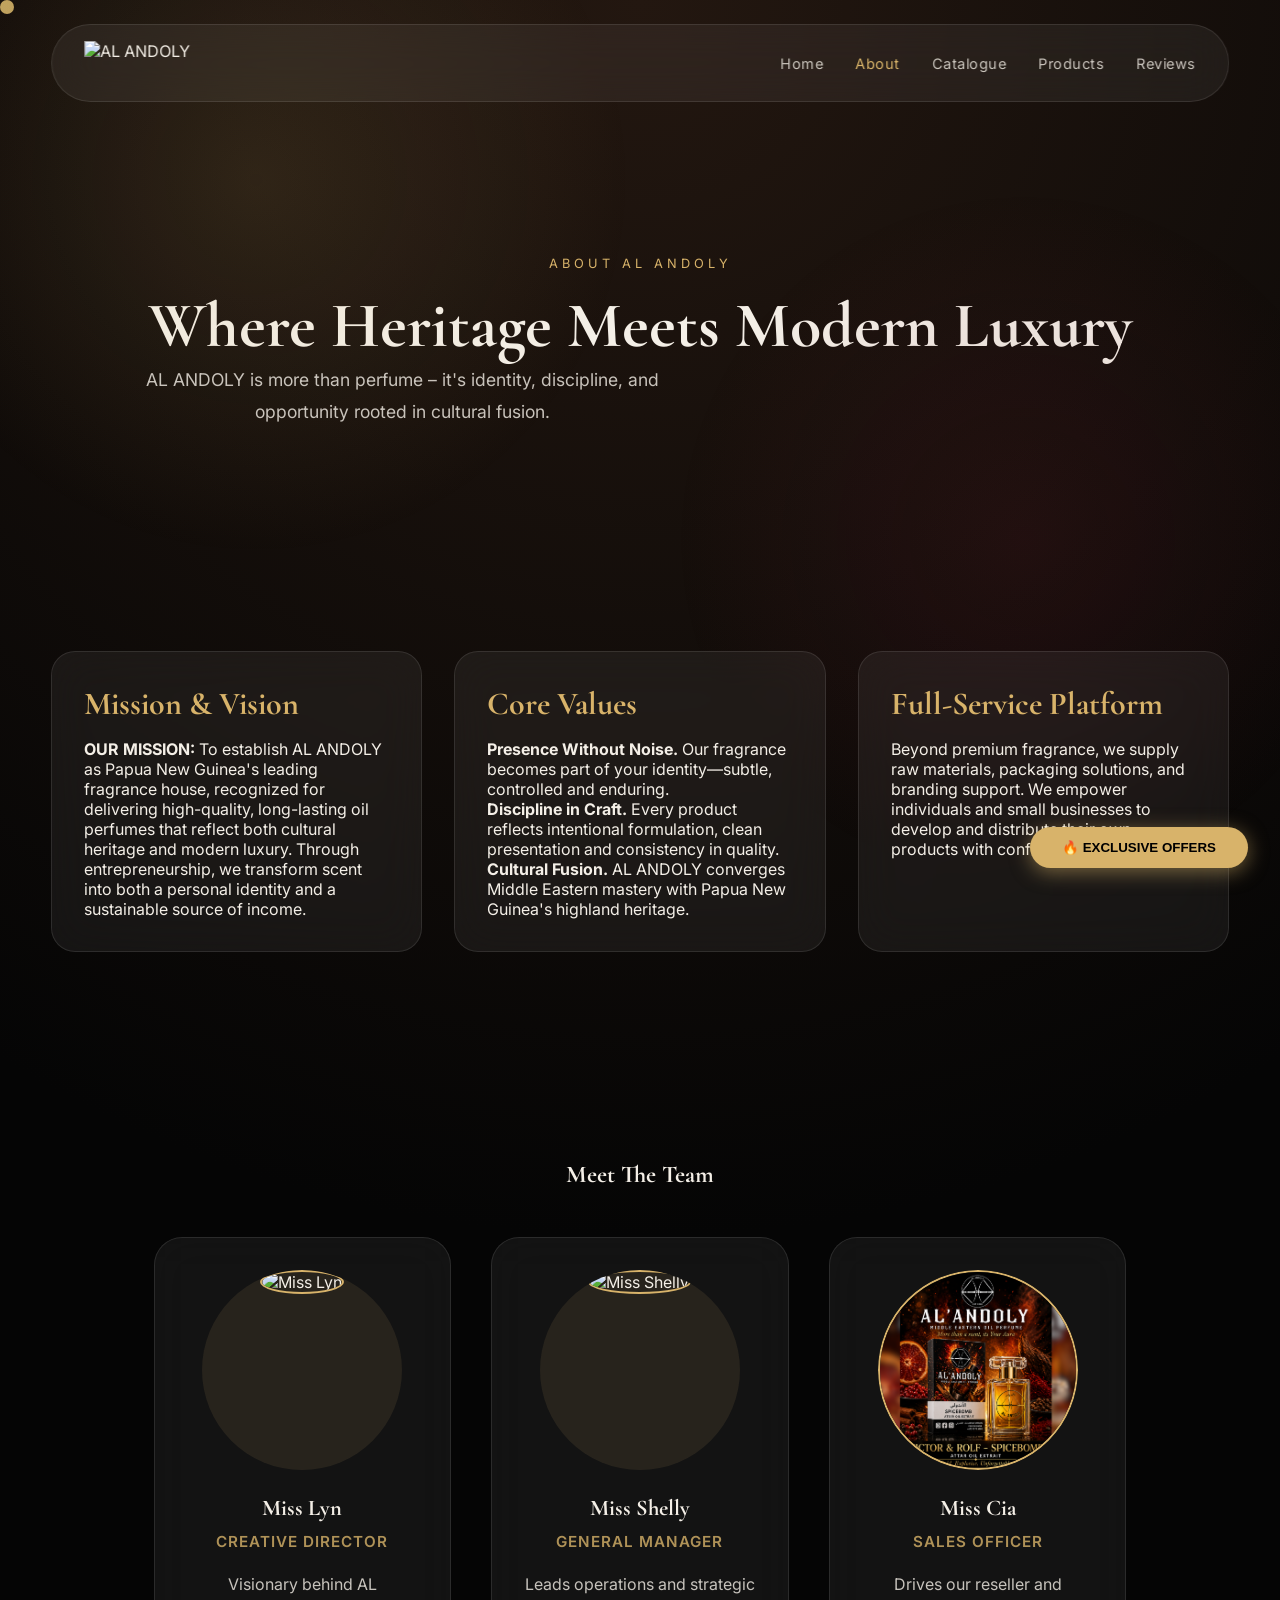
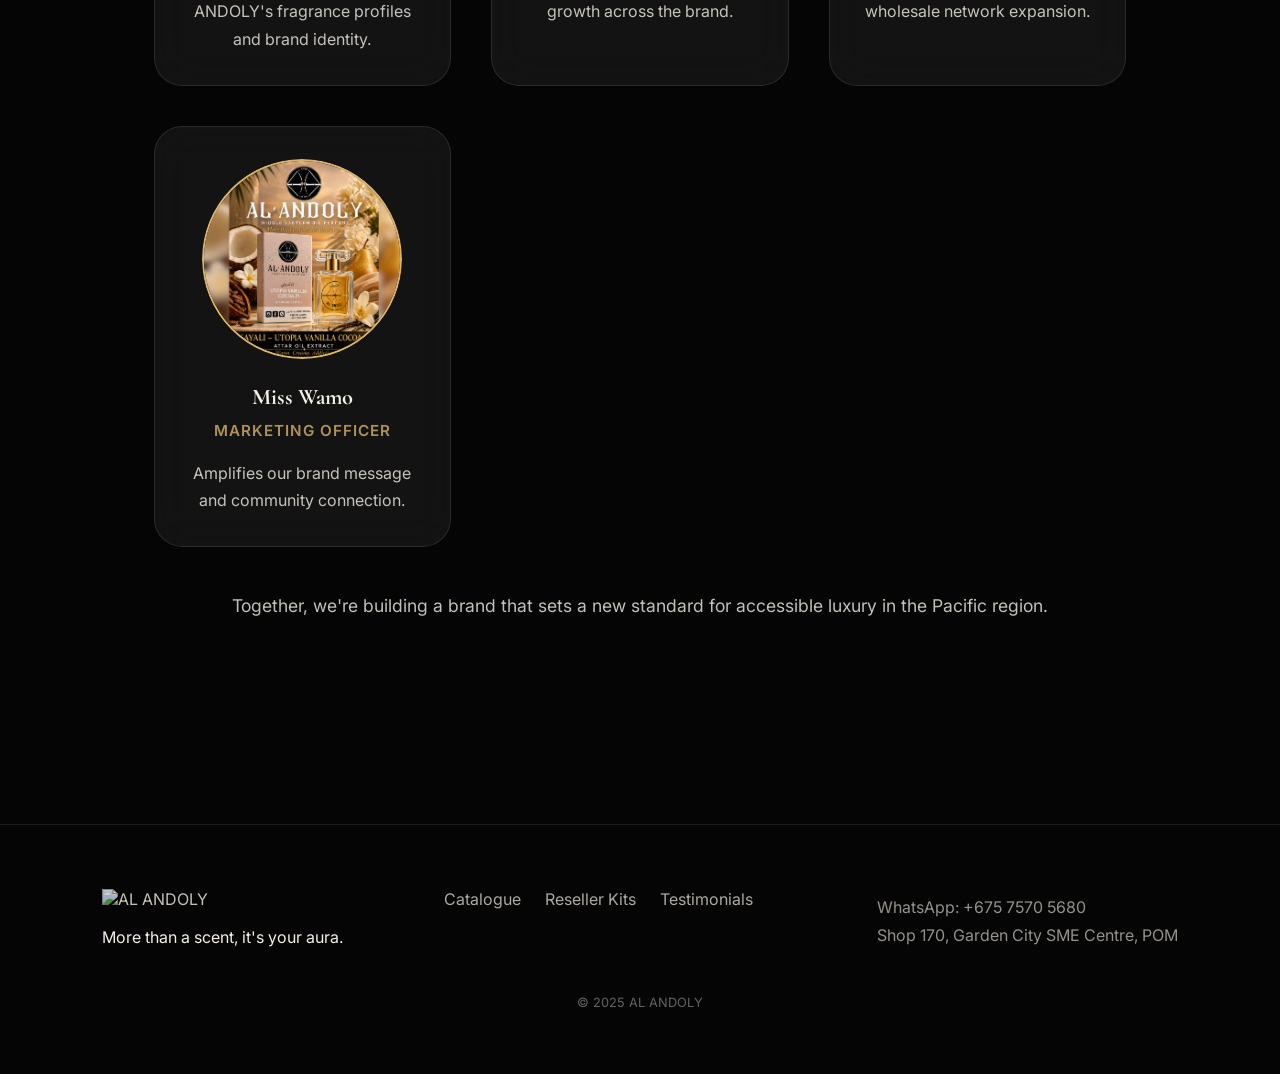
==== about.html @ 58c6578e "Initial Webpage upload" ====
<!DOCTYPE html>
<html lang="en">
<head>
  <meta charset="UTF-8" />
  <meta name="viewport" content="width=device-width, initial-scale=1.0" />
  <title>About AL ANDOLY | Heritage & Luxury</title>
  <link rel="stylesheet" href="css/style.css">
  <link href="https://fonts.googleapis.com/css2?family=Cormorant+Garamond:wght@300..700&family=Inter:wght@300..600&display=swap" rel="stylesheet">
  <script src="https://cdnjs.cloudflare.com/ajax/libs/gsap/3.12.5/gsap.min.js" defer></script>
  <script src="https://cdnjs.cloudflare.com/ajax/libs/gsap/3.12.5/ScrollTrigger.min.js" defer></script>
  <script src="https://unpkg.com/lenis@1.1.16/dist/lenis.min.js" defer></script>
  <script src="js/main.js" defer></script>
</head>
<body>
  <div class="noise"></div>
  <div class="cursor"></div>

  <button class="ad-trigger" id="adTrigger">🔥 EXCLUSIVE OFFERS</button>
  <div class="ad-modal" id="adModal">
    <div class="ad-modal__overlay"></div>
    <div class="ad-modal__content glass">
      <button class="ad-modal__close" id="adClose">&times;</button>
      <div class="ad-slider" id="adSlider"></div>
      <div class="ad-slider__controls">
        <button id="adPrev">&#10094;</button>
        <button id="adNext">&#10095;</button>
      </div>
    </div>
  </div>

  <header class="header glass">
    <div class="header__logo"><img src="pictures/logo.jpg" alt="AL ANDOLY" /></div>
    <nav>
      <a href="index.html">Home</a>
      <a href="about.html" class="active">About</a>
      <a href="catalogue.html">Catalogue</a>
      <a href="products.html">Products</a>
      <a href="reviews.html">Reviews</a>
    </nav>
    <button class="header__burger">☰</button>
  </header>

  <main class="page-about">
    <section class="about-hero">
      <p class="eyebrow">About AL ANDOLY</p>
      <h1>Where Heritage Meets Modern Luxury</h1>
      <p class="hero__subtitle">AL ANDOLY is more than perfume – it's identity, discipline, and opportunity rooted in cultural fusion.</p>
    </section>

    <section class="about-content">
      <div class="about-card glass">
        <h2>Mission & Vision</h2>
        <p><strong>OUR MISSION:</strong> To establish AL ANDOLY as Papua New Guinea's leading fragrance house, recognized for delivering high-quality, long-lasting oil perfumes that reflect both cultural heritage and modern luxury. Through entrepreneurship, we transform scent into both a personal identity and a sustainable source of income.</p>
      </div>
      <div class="about-card glass">
        <h2>Core Values</h2>
        <p><strong>Presence Without Noise.</strong> Our fragrance becomes part of your identity—subtle, controlled and enduring.</p>
        <p><strong>Discipline in Craft.</strong> Every product reflects intentional formulation, clean presentation and consistency in quality.</p>
        <p><strong>Cultural Fusion.</strong> AL ANDOLY converges Middle Eastern mastery with Papua New Guinea's highland heritage.</p>
      </div>
      <div class="about-card glass">
        <h2>Full-Service Platform</h2>
        <p>Beyond premium fragrance, we supply raw materials, packaging solutions, and branding support. We empower individuals and small businesses to develop and distribute their own products with confidence.</p>
      </div>
    </section>

    <section class="team-preview">
      <h2 class="section-title">Meet The Team</h2>
      <div class="team-grid">
        <div class="team-member glass">
          <div class="team-image"><img src="pictures/14.png" alt="Miss Lyn"></div>
          <h3>Miss Lyn</h3>
          <p class="role">Creative Director</p>
          <p>Visionary behind AL ANDOLY's fragrance profiles and brand identity.</p>
        </div>
        <div class="team-member glass">
          <div class="team-image"><img src="pictures/15.png" alt="Miss Shelly"></div>
          <h3>Miss Shelly</h3>
          <p class="role">General Manager</p>
          <p>Leads operations and strategic growth across the brand.</p>
        </div>
        <div class="team-member glass">
          <div class="team-image"><img src="pictures/16.png" alt="Miss Cia"></div>
          <h3>Miss Cia</h3>
          <p class="role">Sales Officer</p>
          <p>Drives our reseller and wholesale network expansion.</p>
        </div>
        <div class="team-member glass">
          <div class="team-image"><img src="pictures/17.png" alt="Miss Wamo"></div>
          <h3>Miss Wamo</h3>
          <p class="role">Marketing Officer</p>
          <p>Amplifies our brand message and community connection.</p>
        </div>
      </div>
      <p class="team-message">Together, we're building a brand that sets a new standard for accessible luxury in the Pacific region.</p>
    </section>
  </main>

  <footer class="footer">
    <div class="footer__brand"><img src="pictures/logo.jpg" alt="AL ANDOLY" class="footer__logo"/><p>More than a scent, it's your aura.</p></div>
    <div class="footer__links">
      <a href="catalogue.html">Catalogue</a><a href="products.html">Reseller Kits</a><a href="reviews.html">Testimonials</a>
    </div>
    <div class="footer__contact">
      <p>WhatsApp: +675 7570 5680</p><p>Shop 170, Garden City SME Centre, POM</p>
    </div>
    <p class="footer__copy">&copy; 2025 AL ANDOLY</p>
  </footer>
</body>
</html>
---- css/style.css ----
:root {
  --bg: #050505;
  --gold: #d8b36a;
  --cream: #f4efe7;
  --glass: rgba(255,255,255,0.06);
  --border: rgba(255,255,255,0.1);
}
*{margin:0;padding:0;box-sizing:border-box}
html{scroll-behavior:smooth}
body{
  background: radial-gradient(circle at top, #231710 0%, #050505 45%);
  color:var(--cream);
  font-family:'Inter',sans-serif;
  overflow-x:hidden;
  cursor: none;
}
body::before{
  content:'';position:fixed;inset:0;
  background:radial-gradient(circle at 20% 20%, rgba(216,179,106,.12), transparent 30%),
             radial-gradient(circle at 80% 60%, rgba(120,30,50,.15), transparent 30%);
  pointer-events:none;
}
.noise{position:fixed;inset:0;opacity:.04;background-image:url('https://grainy-gradients.vercel.app/noise.svg');pointer-events:none}
.cursor{
  width:14px;height:14px;border-radius:50%;background:var(--gold);position:fixed;top:0;left:0;
  mix-blend-mode:difference;z-index:9999;pointer-events:none;transition:transform 0.1s;
}
.cursor-follower{display:none;} /* not used in this style */
.glass{
  background:var(--glass);border:1px solid var(--border);backdrop-filter:blur(22px);border-radius:24px;
}
.preloader{
  position:fixed;inset:0;background:#000;z-index:10000;display:flex;align-items:center;justify-content:center;
}
.preloader__content{text-align:center}
.preloader span{letter-spacing:10px;color:var(--gold);font-size:0.9rem;text-transform:uppercase;}
.preloader h1{font-family:'Cormorant Garamond',serif;font-size:4rem;font-weight:500;color:var(--cream);margin-top:1rem;}
.header{
  position:fixed;top:24px;left:50%;transform:translateX(-50%);
  width:92%;padding:1rem 2rem;border-radius:999px;display:flex;justify-content:space-between;align-items:center;z-index:1000;
}
.header__logo img{height:44px;display:block;}
.logo,h1,h2,h3{font-family:'Cormorant Garamond',serif}
nav{display:flex;gap:2rem}
nav a{color:var(--cream);text-decoration:none;font-size:0.9rem;letter-spacing:0.5px;transition:0.3s;opacity:0.8}
nav a:hover,nav a.active{opacity:1;color:var(--gold)}
.header__burger{display:none;background:none;border:none;color:var(--gold);font-size:1.8rem;cursor:pointer}
.sound-toggle{display:none;}
.hero{height:100vh;position:relative;display:flex;align-items:center;padding:0 8vw}
#heroCanvas{position:absolute;inset:0;width:100%;height:100%}
.hero__overlay{position:absolute;inset:0;background:linear-gradient(to bottom, rgba(0,0,0,.3), rgba(0,0,0,.7))}
.hero__content{position:relative;z-index:2;max-width:720px}
.eyebrow{text-transform:uppercase;letter-spacing:4px;color:var(--gold);margin-bottom:1rem;font-size:0.8rem}
.hero h1{font-size:clamp(4rem,9vw,8rem);line-height:.88;margin-bottom:1.5rem;color:var(--cream)}
.hero__description{max-width:560px;opacity:.75;line-height:1.8;margin-bottom:2rem}
.hero__subtitle{max-width:600px;opacity:.8;line-height:1.8;margin-bottom:2rem;font-size:1.1rem;}
.hero__actions{display:flex;gap:1rem;flex-wrap:wrap}
.btn{padding:1rem 2rem;border-radius:999px;text-decoration:none;transition:.4s ease;display:inline-block;font-weight:500;cursor:pointer;}
.gold{background:var(--gold);color:#000}
.ghost{border:1px solid var(--border);color:var(--cream)}
.btn:hover{transform:translateY(-4px)}
.floating-bottle{
  width:320px;height:520px;border-radius:160px;
  background:linear-gradient(180deg, rgba(255,255,255,.15), rgba(255,255,255,.03));
  position:absolute;right:8%;top:50%;transform:translateY(-50%);box-shadow:0 0 120px rgba(216,179,106,.15);
}
.marquee-section{padding:2rem 0;overflow:hidden;border-top:1px solid var(--border);border-bottom:1px solid var(--border)}
.marquee-track{display:flex;gap:4rem;white-space:nowrap;animation:marquee 18s linear infinite;font-size:2rem;font-family:'Cormorant Garamond',serif;color:rgba(255,255,255,.6)}
@keyframes marquee{from{transform:translateX(0)}to{transform:translateX(-50%)}}
section{padding:8rem 8vw}
.section-intro{margin-bottom:4rem}
.section-intro.center{text-align:center}
.section-intro h2{font-size:4rem;max-width:700px;color:var(--cream)}
.collection-grid,.shop-grid{display:grid;grid-template-columns:repeat(auto-fit,minmax(280px,1fr));gap:2rem}
.perfume-card,.shop-item{padding:2rem;border-radius:32px;min-height:380px;transition:.5s ease;cursor:pointer;}
.perfume-card:hover,.shop-item:hover{transform:translateY(-12px);border-color:rgba(216,179,106,.3)}
.perfume-visual,.shop-image{height:240px;border-radius:24px;margin-bottom:1.5rem;
  background:radial-gradient(circle at top, rgba(216,179,106,.4), transparent 70%), linear-gradient(180deg, #2d1d18, #090909);display:flex;align-items:center;justify-content:center;overflow:hidden;}
.perfume-visual img, .shop-image img{width:100%;height:100%;object-fit:contain;}
.alt{background:radial-gradient(circle at top, rgba(255,255,255,.2), transparent 70%), linear-gradient(180deg, #30151d, #090909)}
.gold-visual{background:radial-gradient(circle at top, rgba(216,179,106,.6), transparent 70%), linear-gradient(180deg, #34250e, #090909)}
.story{display:grid;grid-template-columns:1fr 1fr;gap:4rem;align-items:center}
.story__content h2{font-size:5rem;margin-bottom:1.5rem;color:var(--cream)}
.story__content p{opacity:.75;line-height:1.9}
.story__visual{height:600px;border-radius:40px;background:linear-gradient(180deg, rgba(255,255,255,.1), rgba(255,255,255,.02));overflow:hidden;}
.ingredient-orbs{display:flex;justify-content:center;gap:2rem;flex-wrap:wrap}
.orb{width:180px;height:180px;border-radius:50%;display:flex;align-items:center;justify-content:center;background:rgba(255,255,255,.05);backdrop-filter:blur(20px);border:1px solid var(--border);font-family:'Cormorant Garamond',serif;font-size:2rem;transition:0.3s}
.orb:hover{background:rgba(216,179,106,.1);border-color:var(--gold)}
.campaign{height:100vh;position:relative;overflow:hidden}
.campaign video{width:100%;height:100%;object-fit:cover;filter:brightness(.45)}
.campaign__overlay{position:absolute;inset:0;display:flex;align-items:center;justify-content:center}
.campaign h2{font-size:6rem;text-align:center;max-width:900px}
.footer{padding:4rem 8vw;border-top:1px solid var(--border);display:flex;justify-content:space-between;flex-wrap:wrap;gap:2rem}
.footer__brand{display:flex;flex-direction:column;gap:0.5rem}
.footer__logo{height:30px;opacity:0.8}
.footer__links a{color:var(--cream);text-decoration:none;margin-right:1.5rem;opacity:0.7;transition:0.3s}
.footer__links a:hover{opacity:1;color:var(--gold)}
.footer__contact p{opacity:0.6;margin-top:0.5rem}
.footer__copy{width:100%;text-align:center;opacity:0.4;margin-top:1rem;font-size:0.8rem}

/* Ad Trigger Button */
.ad-trigger{
  position:fixed;bottom:2rem;right:2rem;z-index:500;
  background:var(--gold);color:#000;border:none;border-radius:50px;
  padding:0.8rem 2rem;font-weight:600;display:flex;align-items:center;gap:0.5rem;
  cursor:pointer;transition:transform 0.3s,box-shadow 0.3s;box-shadow:0 4px 20px rgba(216,179,106,0.5);
}
.ad-trigger:hover{transform:translateY(-4px);box-shadow:0 8px 25px rgba(216,179,106,0.7)}

/* Ad Modal */
.ad-modal{position:fixed;inset:0;z-index:2000;display:none;justify-content:center;align-items:center;}
.ad-modal.open{display:flex;}
.ad-modal__overlay{position:absolute;inset:0;background:rgba(0,0,0,0.85);}
.ad-modal__content{position:relative;max-width:650px;width:90%;padding:2rem;}
.ad-modal__close{position:absolute;top:10px;right:20px;background:none;border:none;color:#fff;font-size:2rem;cursor:pointer;}
.ad-slider{position:relative;}
.ad-slide{display:none;text-align:center;animation:fadeIn 0.4s;}
.ad-slide.active{display:block;}
.ad-slide__img{width:100%;max-height:400px;object-fit:contain;border-radius:16px;margin-bottom:1rem;}
.ad-slide__info h3{font-family:'Cormorant Garamond',serif;font-size:1.8rem;color:var(--gold);}
.ad-slide__info p{opacity:0.9;margin-top:0.5rem;}
.ad-slider__controls{display:flex;justify-content:space-between;margin-top:1rem;}
.ad-slider__controls button{background:var(--glass);border:none;color:#fff;font-size:2rem;cursor:pointer;padding:0 1rem;border-radius:50%;}
@keyframes fadeIn{from{opacity:0;transform:translateY(10px)}to{opacity:1;transform:translateY(0)}}

/* Perfume Modal (Catalogue detail) */
.perfume-modal{position:fixed;inset:0;z-index:3000;display:none;justify-content:center;align-items:center;}
.perfume-modal.open{display:flex;}
.perfume-modal__overlay{position:absolute;inset:0;background:rgba(0,0,0,0.9);}
.perfume-modal__content{position:relative;max-width:800px;width:95%;padding:2rem;}
.perfume-modal__close{position:absolute;top:10px;right:20px;background:none;border:none;color:#fff;font-size:2.5rem;}
.perfume-modal__inner{}
.detail-layout{display:flex;gap:2rem;flex-wrap:wrap;align-items:center;}
.detail-img{width:250px;object-fit:contain;border-radius:16px;}
.detail-text{flex:1;}
.detail-title{font-family:'Cormorant Garamond',serif;font-size:2.2rem;color:var(--cream);}
.detail-title span{font-size:1rem;opacity:0.6;display:block;margin-top:0.2rem;}
.detail-notes,.detail-mood{margin:0.8rem 0;}
.detail-desc{opacity:0.9;margin:1.2rem 0;line-height:1.6;}
.detail-oil{color:var(--gold);font-weight:600;margin-bottom:1.5rem;}

/* Catalogue grid */
.page-catalogue{padding:8rem 4vw 4rem;}
.catalogue-hero{text-align:center;margin-bottom:3rem;}
.catalogue-hero h1{font-size:4rem;}
.catalogue-grid{display:grid;grid-template-columns:repeat(auto-fill,minmax(200px,1fr));gap:1.5rem;}
.perfume-card img{width:100%;height:200px;object-fit:contain;margin-bottom:1rem;}

/* Products */
.page-products .hero-inner{text-align:center;margin:6rem 0 4rem;}
.page-products .hero-inner h1{font-size:3.5rem;}
.glass-grid{display:grid;grid-template-columns:repeat(auto-fit,minmax(260px,1fr));gap:2rem;padding:0 4vw 4rem;}
.product-card{padding:2rem;text-align:center;display:flex;flex-direction:column;align-items:center;min-height:auto;border-radius:28px;transition:0.4s ease;}
.product-card:hover{transform:translateY(-8px);border-color:var(--gold);}
.product-card img{width:100%;max-height:220px;object-fit:contain;margin-bottom:1.5rem;border-radius:16px;}
.product-card h3{font-size:1.3rem;margin-bottom:1rem;color:var(--cream);}
.product-card p{margin-bottom:1rem;opacity:0.8;font-size:0.95rem;line-height:1.6;}
.price{color:var(--gold);font-size:1.2rem;font-weight:600;margin-bottom:1.5rem;display:block;}
.cta-banner{padding:3rem;margin:0 4vw 4rem;text-align:center;border-radius:32px;}
.cta-banner h2{font-size:2.5rem;margin-bottom:2rem;}
.cta-banner ul{list-style:none;margin:1.5rem 0;display:grid;grid-template-columns:repeat(auto-fit,minmax(250px,1fr));gap:1rem;text-align:left;}
.cta-banner li{padding:0.5rem 0;opacity:0.9;line-height:1.6;}
.cta-banner li{margin:0.5rem 0;}

/* About page */
.page-about .about-hero{text-align:center;margin:8rem 0 4rem;}
.page-about .about-hero h1{font-size:4rem;}
.about-content{display:grid;grid-template-columns:repeat(auto-fit,minmax(300px,1fr));gap:2rem;padding:0 4vw;}
.about-card{padding:2rem;}
.about-card h2{font-size:2rem;margin-bottom:1rem;color:var(--gold);}
.team-preview{text-align:center;margin:5rem 4vw;}
.team-grid{display:flex;justify-content:center;gap:2rem;flex-wrap:wrap;margin:2rem 0;}
.team-grid img{width:120px;height:120px;border-radius:50%;object-fit:cover;border:2px solid var(--gold);margin-bottom:0.5rem;}
.team-cta{font-style:italic;opacity:0.7;margin-top:2rem;}

/* Journal & Reviews */
.page-journal .hero-inner,.page-reviews .hero-inner{text-align:center;margin:8rem 0 4rem;}
.journal-grid{display:grid;grid-template-columns:repeat(auto-fit,minmax(300px,1fr));gap:2rem;padding:0 4vw;}
.journal-card{padding:2rem;transition:0.3s;}
.journal-card:hover{transform:translateY(-5px);border-color:var(--gold);}
.journal-card h2{font-size:1.8rem;margin-bottom:1rem;}
.testimonials-grid{display:grid;grid-template-columns:repeat(auto-fit,minmax(300px,1fr));gap:2rem;padding:0 4vw 4rem;}
.testimonial-card{padding:2rem;display:flex;flex-direction:column;justify-content:space-between;}
.testimonial-card p{font-size:1.1rem;line-height:1.6;margin-bottom:1rem;}
.testimonial-card span{color:var(--gold);font-weight:600;}

/* Why Choose Section */
.why-choose{background:linear-gradient(135deg, rgba(216,179,106,.04) 0%, rgba(216,179,106,.02) 100%);}
.benefits-grid{display:grid;grid-template-columns:repeat(auto-fit,minmax(300px,1fr));gap:2.5rem;}
.benefit-card{padding:2.5rem;border-radius:28px;transition:0.5s ease;}
.benefit-card:hover{transform:translateY(-8px);border-color:var(--gold);background:rgba(216,179,106,.12);}
.benefit-icon{font-size:3rem;margin-bottom:1rem;display:block;}
.benefit-card h3{font-size:1.4rem;margin-bottom:1rem;color:var(--cream);}
.benefit-card p{opacity:0.75;line-height:1.7;color:var(--cream);}

/* Story Values List */
.values-list{margin:2rem 0;}
.value-item{margin-bottom:2rem;padding-bottom:2rem;border-bottom:1px solid rgba(255,255,255,.1);}
.value-item:last-child{border-bottom:none;}
.value-item h4{font-size:1.3rem;margin-bottom:1rem;color:var(--gold);}
.value-item p{opacity:0.8;line-height:1.7;}

/* About Page Sections */
.mission-vision-section{padding:8rem 8vw;background:rgba(0,0,0,.3);}
.mv-grid{display:grid;grid-template-columns:repeat(auto-fit,minmax(400px,1fr));gap:2.5rem;margin-top:3rem;}
.mv-card{padding:3rem;border-radius:32px;display:flex;flex-direction:column;}
.mv-card h3{font-size:1.5rem;margin-bottom:1.5rem;color:var(--gold);text-transform:uppercase;letter-spacing:2px;}
.mv-card p{opacity:0.85;line-height:1.9;margin-bottom:1rem;}

.values-section{padding:8rem 8vw;background:rgba(216,179,106,.03);}
.values-grid{display:grid;grid-template-columns:repeat(auto-fit,minmax(300px,1fr));gap:2rem;margin-top:3rem;}
.value-card{padding:2.5rem;border-radius:28px;transition:0.4s ease;}
.value-card:hover{transform:translateY(-6px);border-color:var(--gold);}
.value-card h3{font-size:1.3rem;margin-bottom:1.5rem;color:var(--gold);}
.value-card p{opacity:0.8;line-height:1.8;}

.our-story-section{padding:8rem 8vw;}
.story-content{padding:4rem;display:grid;grid-template-columns:1fr 1fr;gap:4rem;align-items:center;border-radius:40px;}
.story-text .eyebrow{margin-bottom:1.5rem;}
.story-text h2{font-size:3.5rem;margin-bottom:2rem;color:var(--cream);}
.story-text p{opacity:0.85;line-height:2;margin-bottom:1.5rem;}
.story-image{height:500px;border-radius:32px;overflow:hidden;}

.team-section{padding:8rem 8vw;background:rgba(216,179,106,.02);}
.team-grid{display:grid;grid-template-columns:repeat(auto-fit,minmax(250px,1fr));gap:2.5rem;margin-top:3rem;}
.team-member{padding:2rem;border-radius:28px;text-align:center;transition:0.4s ease;}
.team-member:hover{transform:translateY(-8px);border-color:var(--gold);}
.team-image{width:200px;height:200px;margin:0 auto 1.5rem;border-radius:50%;overflow:hidden;background:rgba(216,179,106,.1);}
.team-image img{width:100%;height:100%;object-fit:cover;}
.team-member h3{font-size:1.4rem;margin-bottom:0.5rem;color:var(--cream);}
.team-member .role{font-size:0.95rem;color:var(--gold);font-weight:600;margin-bottom:1rem;text-transform:uppercase;letter-spacing:1px;}
.team-member p{opacity:0.8;line-height:1.7;}
.team-message{text-align:center;margin-top:3rem;opacity:0.8;font-size:1.1rem;}

.why-section{padding:8rem 8vw;}
.why-grid{display:grid;grid-template-columns:repeat(auto-fit,minmax(280px,1fr));gap:2rem;margin-top:3rem;}
.why-item{padding:2.5rem;border-radius:28px;transition:0.4s ease;}
.why-item:hover{transform:translateY(-6px);border-color:var(--gold);}
.why-item h3{font-size:1.3rem;margin-bottom:1rem;color:var(--gold);}
.why-item p{opacity:0.8;line-height:1.7;}

/* Product Page Sections */
.product-section{padding:8rem 8vw;}
.product-section:nth-child(even){background:rgba(216,179,106,.02);}

/* Center intro */
.section-intro.center{text-align:center;}
.section-intro.center .eyebrow{margin-left:auto;margin-right:auto;}
.section-intro.center h2{margin-left:auto;margin-right:auto;}

/* Mobile fixes */
@media(max-width:900px){
  nav{display:none}
  .header__burger{display:block}
  .hero{padding-top:6rem}
  .floating-bottle{display:none}
  .story{grid-template-columns:1fr}
  .story-content{grid-template-columns:1fr}
  .section-intro h2,.story__content h2,.campaign h2{font-size:3rem}
  .hero h1{font-size:3.5rem}
  .footer{flex-direction:column;text-align:center}
  .mv-grid,.values-grid,.team-grid,.why-grid{grid-template-columns:1fr}
  .story-content{grid-template-columns:1fr}
  .mv-card{grid-template-columns:1fr}
}
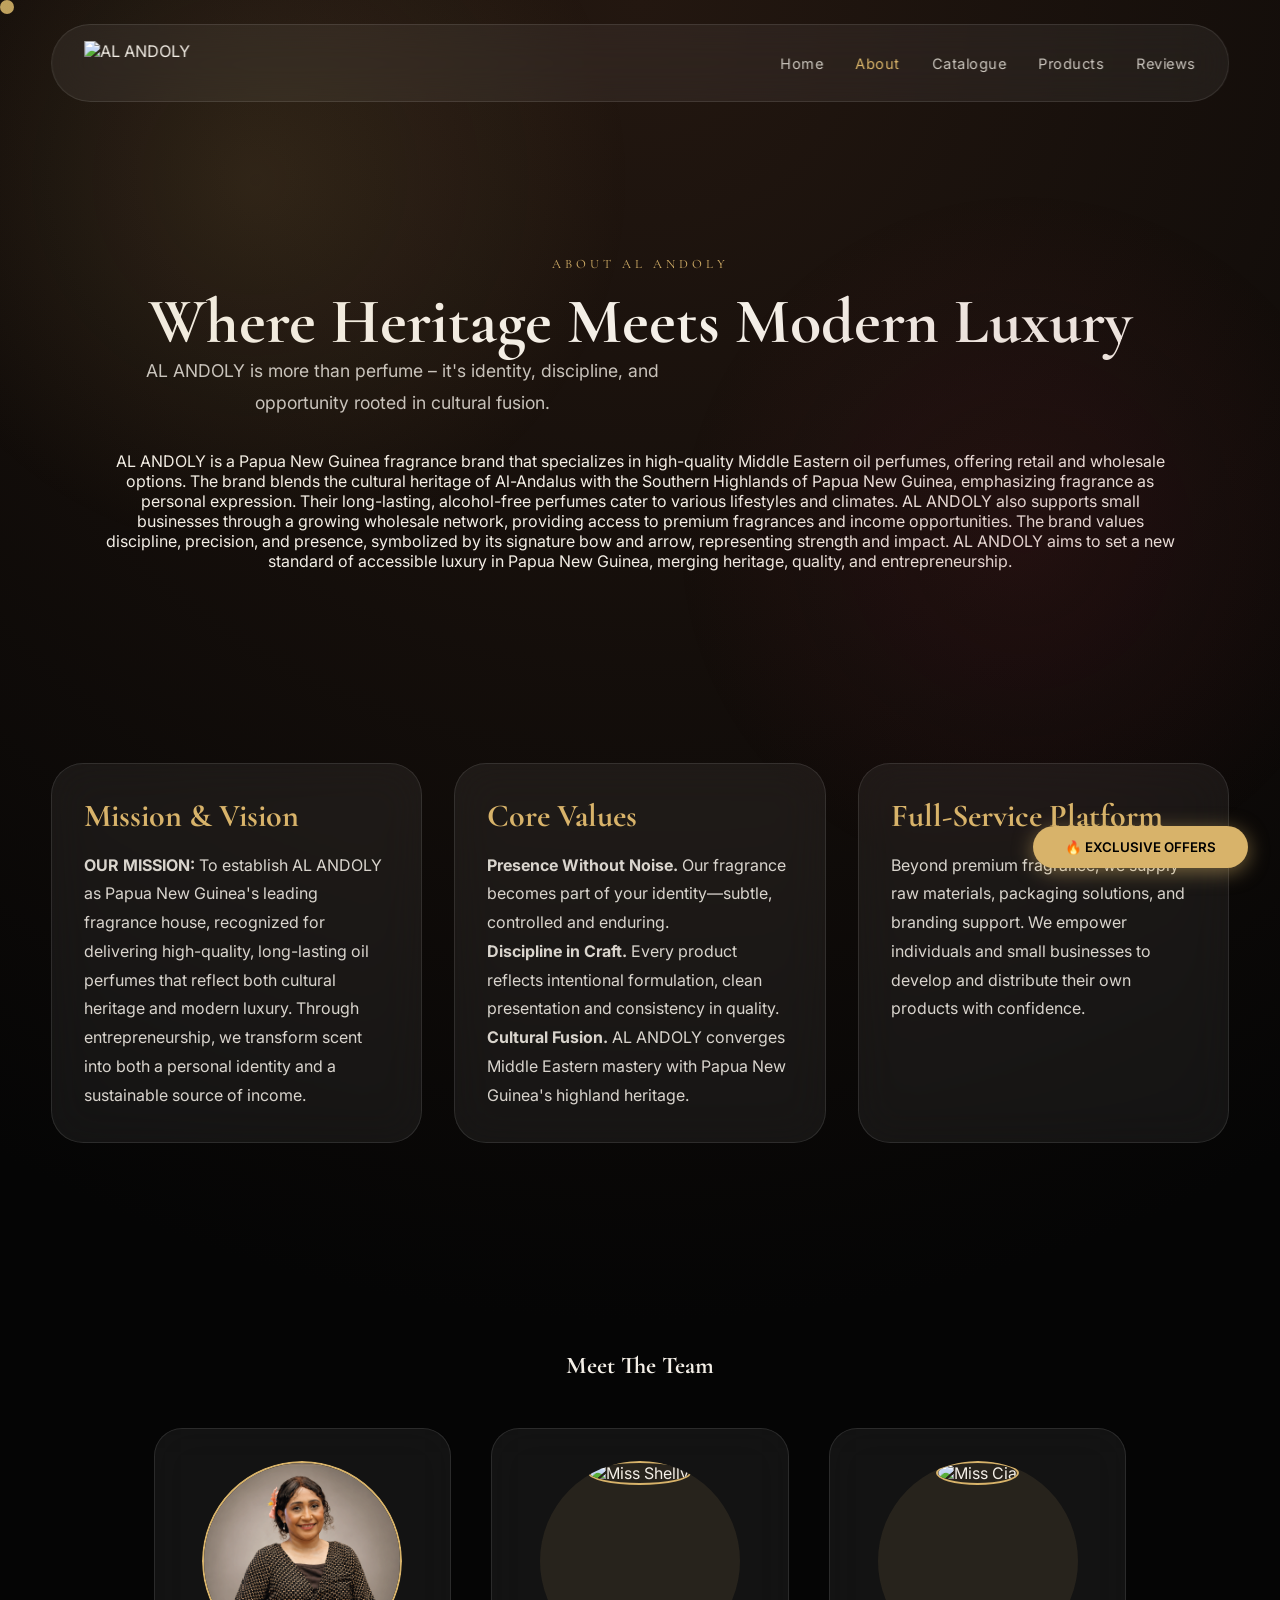
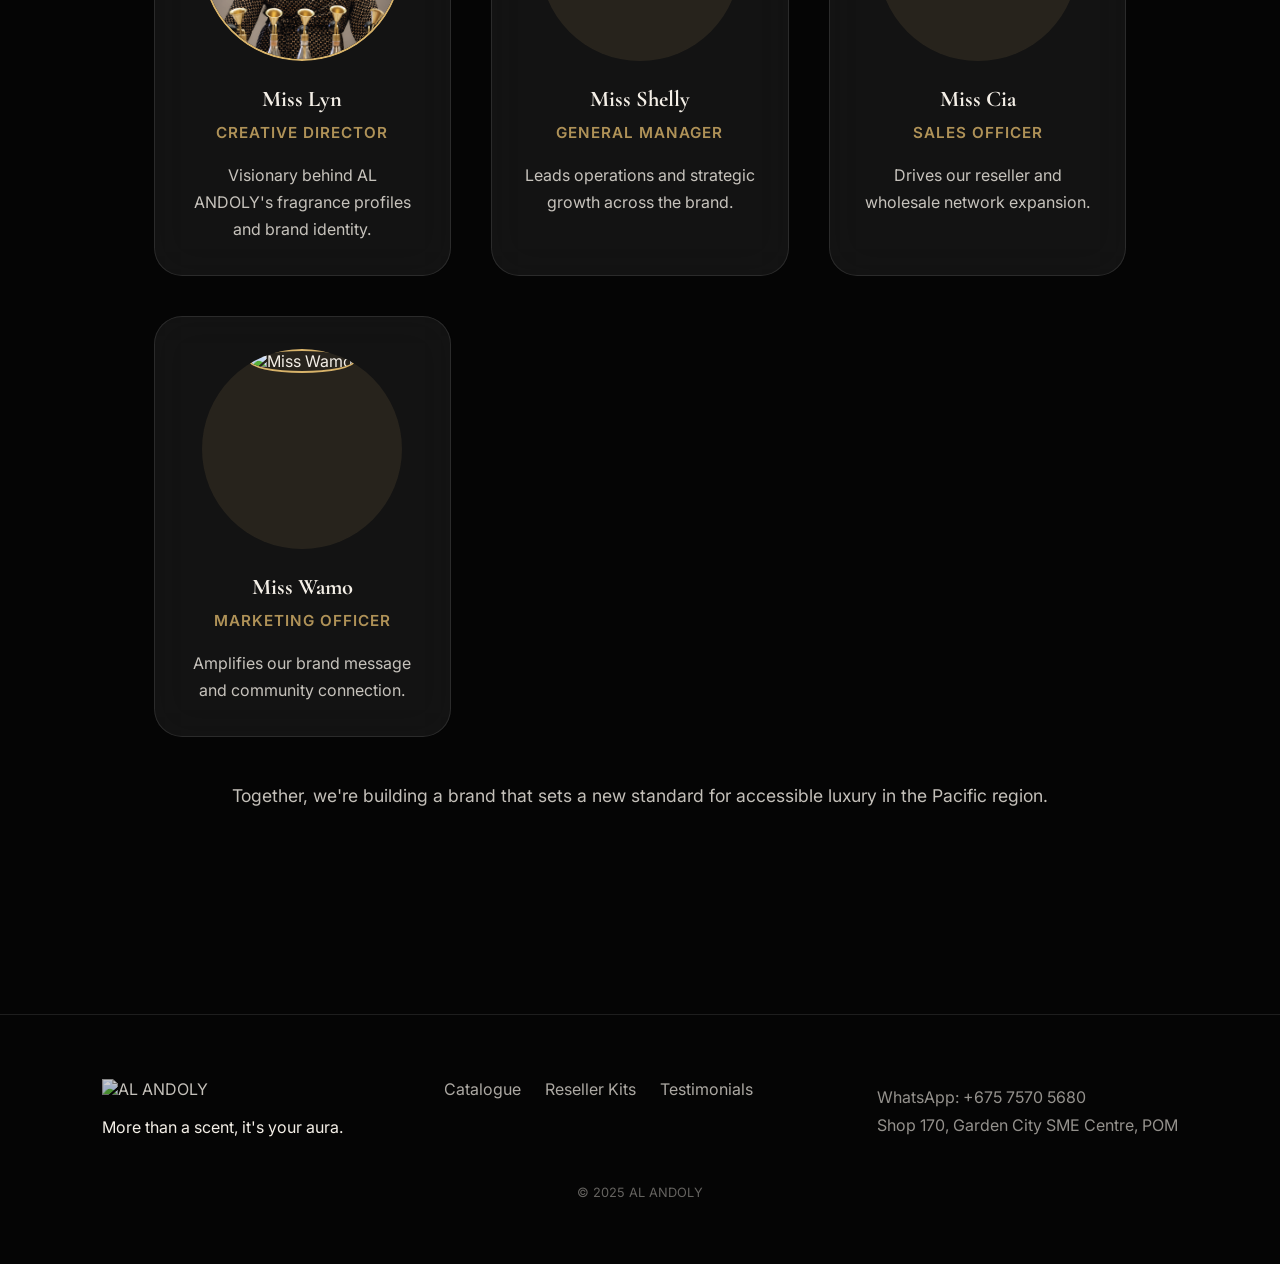
==== commit 66dfd195: "Update" ====
--- a/about.html
+++ b/about.html
@@ -29,7 +29,7 @@
   </div>
 
   <header class="header glass">
-    <div class="header__logo"><img src="pictures/logo.jpg" alt="AL ANDOLY" /></div>
+    <div class="header__logo"><img src="pictures/logo.png" alt="AL ANDOLY" /></div>
     <nav>
       <a href="index.html">Home</a>
       <a href="about.html" class="active">About</a>
@@ -45,6 +45,7 @@
       <p class="eyebrow">About AL ANDOLY</p>
       <h1>Where Heritage Meets Modern Luxury</h1>
       <p class="hero__subtitle">AL ANDOLY is more than perfume – it's identity, discipline, and opportunity rooted in cultural fusion.</p>
+      <p class = "hero__subtitles">AL ANDOLY is a Papua New Guinea fragrance brand that specializes in high-quality Middle Eastern oil perfumes, offering retail and wholesale options. The brand blends the cultural heritage of Al-Andalus with the Southern Highlands of Papua New Guinea, emphasizing fragrance as personal expression. Their long-lasting, alcohol-free perfumes cater to various lifestyles and climates. AL ANDOLY also supports small businesses through a growing wholesale network, providing access to premium fragrances and income opportunities. The brand values discipline, precision, and presence, symbolized by its signature bow and arrow, representing strength and impact. AL ANDOLY aims to set a new standard of accessible luxury in Papua New Guinea, merging heritage, quality, and entrepreneurship.</p>
     </section>
 
     <section class="about-content">
@@ -68,25 +69,25 @@
       <h2 class="section-title">Meet The Team</h2>
       <div class="team-grid">
         <div class="team-member glass">
-          <div class="team-image"><img src="pictures/14.png" alt="Miss Lyn"></div>
+          <div class="team-image"><img src="pictures/Lyn.png" alt="Miss Lyn"></div>
           <h3>Miss Lyn</h3>
           <p class="role">Creative Director</p>
           <p>Visionary behind AL ANDOLY's fragrance profiles and brand identity.</p>
         </div>
         <div class="team-member glass">
-          <div class="team-image"><img src="pictures/15.png" alt="Miss Shelly"></div>
+          <div class="team-image"><img src="pictures/Shelly.png" alt="Miss Shelly"></div>
           <h3>Miss Shelly</h3>
           <p class="role">General Manager</p>
           <p>Leads operations and strategic growth across the brand.</p>
         </div>
         <div class="team-member glass">
-          <div class="team-image"><img src="pictures/16.png" alt="Miss Cia"></div>
+          <div class="team-image"><img src="pictures/Cia.png" alt="Miss Cia"></div>
           <h3>Miss Cia</h3>
           <p class="role">Sales Officer</p>
           <p>Drives our reseller and wholesale network expansion.</p>
         </div>
         <div class="team-member glass">
-          <div class="team-image"><img src="pictures/17.png" alt="Miss Wamo"></div>
+          <div class="team-image"><img src="pictures/Wamo.png" alt="Miss Wamo"></div>
           <h3>Miss Wamo</h3>
           <p class="role">Marketing Officer</p>
           <p>Amplifies our brand message and community connection.</p>
@@ -97,7 +98,7 @@
   </main>
 
   <footer class="footer">
-    <div class="footer__brand"><img src="pictures/logo.jpg" alt="AL ANDOLY" class="footer__logo"/><p>More than a scent, it's your aura.</p></div>
+    <div class="footer__brand"><img src="pictures/logo1.png" alt="AL ANDOLY" class="footer__logo"/><p>More than a scent, it's your aura.</p></div>
     <div class="footer__links">
       <a href="catalogue.html">Catalogue</a><a href="products.html">Reseller Kits</a><a href="reviews.html">Testimonials</a>
     </div>
--- a/css/style.css
+++ b/css/style.css
@@ -27,8 +27,11 @@
 }
 .cursor-follower{display:none;} /* not used in this style */
 .glass{
-  background:var(--glass);border:1px solid var(--border);backdrop-filter:blur(22px);border-radius:24px;
-}
+  background:var(--glass);border:1px solid var(--border);-webkit-backdrop-filter:blur(22px);backdrop-filter:blur(22px);border-radius:24px;
+}
+.benefit-card,.step,.case-item,.product-card,.testimonial-card,.team-member,.value-card,.about-card,.perfume-card,.partnership-content,.mv-card,.cta-banner,.story__content,.ad-modal__content,.perfume-modal__content{border-radius:32px;transition:transform .4s ease,border-color .4s ease,background .4s ease;}
+.benefit-card,.step,.case-item,.product-card,.testimonial-card,.team-member,.value-card,.about-card,.perfume-card,.partnership-content,.mv-card,.cta-banner{padding:2rem;}
+.benefit-card:hover,.step:hover,.case-item:hover,.product-card:hover,.testimonial-card:hover,.team-member:hover,.value-card:hover,.about-card:hover,.perfume-card:hover,.partnership-content:hover,.mv-card:hover,.cta-banner:hover{transform:translateY(-6px);border-color:rgba(216,179,106,.3);}
 .preloader{
   position:fixed;inset:0;background:#000;z-index:10000;display:flex;align-items:center;justify-content:center;
 }
@@ -39,17 +42,25 @@
   position:fixed;top:24px;left:50%;transform:translateX(-50%);
   width:92%;padding:1rem 2rem;border-radius:999px;display:flex;justify-content:space-between;align-items:center;z-index:1000;
 }
-.header__logo img{height:44px;display:block;}
-.logo,h1,h2,h3{font-family:'Cormorant Garamond',serif}
+.header__logo img{height:44px;width:auto;display:block;}
+.logo,h1,h2,h3,h4,h5,h6,.eyebrow{font-family:'Cormorant Garamond',serif}
+body, p, a, span, li, button{font-family:'Inter',sans-serif}
 nav{display:flex;gap:2rem}
 nav a{color:var(--cream);text-decoration:none;font-size:0.9rem;letter-spacing:0.5px;transition:0.3s;opacity:0.8}
 nav a:hover,nav a.active{opacity:1;color:var(--gold)}
 .header__burger{display:none;background:none;border:none;color:var(--gold);font-size:1.8rem;cursor:pointer}
+nav.open{display:flex}
+@media(max-width:900px){
+  nav{display:none;position:absolute;top:100%;left:50%;transform:translateX(-50%);width:calc(100% - 2rem);max-width:360px;padding:1.5rem 1.5rem;background:rgba(5,5,5,0.96);flex-direction:column;gap:1rem;border:1px solid rgba(255,255,255,0.09);border-radius:24px;}
+}
 .sound-toggle{display:none;}
-.hero{height:100vh;position:relative;display:flex;align-items:center;padding:0 8vw}
+.hero{min-height:100vh;height:auto;position:relative;display:flex;align-items:center;padding:0 8vw}
 #heroCanvas{position:absolute;inset:0;width:100%;height:100%}
 .hero__overlay{position:absolute;inset:0;background:linear-gradient(to bottom, rgba(0,0,0,.3), rgba(0,0,0,.7))}
-.hero__content{position:relative;z-index:2;max-width:720px}
+.hero__content{position:relative;z-index:2;max-width:720px;}
+.hero__content h1, .section-intro h2, .story__content h2, .campaign h2, .page-products .hero-inner h1, .page-about .about-hero h1, .page-reviews .hero-inner h1{font-size:clamp(2.8rem,5vw,5.5rem);line-height:1.05;}
+.section-intro p, .hero__description, .hero__subtitle, .value-item p, .product-card p, .case-item p, .step p, .testimonial-card p, .about-card p, .team-member p{font-size:1rem;line-height:1.8;opacity:.88;}
+
 .eyebrow{text-transform:uppercase;letter-spacing:4px;color:var(--gold);margin-bottom:1rem;font-size:0.8rem}
 .hero h1{font-size:clamp(4rem,9vw,8rem);line-height:.88;margin-bottom:1.5rem;color:var(--cream)}
 .hero__description{max-width:560px;opacity:.75;line-height:1.8;margin-bottom:2rem}
@@ -84,7 +95,7 @@
 .story__content p{opacity:.75;line-height:1.9}
 .story__visual{height:600px;border-radius:40px;background:linear-gradient(180deg, rgba(255,255,255,.1), rgba(255,255,255,.02));overflow:hidden;}
 .ingredient-orbs{display:flex;justify-content:center;gap:2rem;flex-wrap:wrap}
-.orb{width:180px;height:180px;border-radius:50%;display:flex;align-items:center;justify-content:center;background:rgba(255,255,255,.05);backdrop-filter:blur(20px);border:1px solid var(--border);font-family:'Cormorant Garamond',serif;font-size:2rem;transition:0.3s}
+.orb{width:180px;height:180px;border-radius:50%;display:flex;align-items:center;justify-content:center;background:rgba(255,255,255,.05);-webkit-backdrop-filter:blur(20px);backdrop-filter:blur(20px);border:1px solid var(--border);font-family:'Cormorant Garamond',serif;font-size:2rem;transition:0.3s}
 .orb:hover{background:rgba(216,179,106,.1);border-color:var(--gold)}
 .campaign{height:100vh;position:relative;overflow:hidden}
 .campaign video{width:100%;height:100%;object-fit:cover;filter:brightness(.45)}
@@ -92,7 +103,7 @@
 .campaign h2{font-size:6rem;text-align:center;max-width:900px}
 .footer{padding:4rem 8vw;border-top:1px solid var(--border);display:flex;justify-content:space-between;flex-wrap:wrap;gap:2rem}
 .footer__brand{display:flex;flex-direction:column;gap:0.5rem}
-.footer__logo{height:30px;opacity:0.8}
+.footer__logo{height:30px;width:auto;opacity:0.8}
 .footer__links a{color:var(--cream);text-decoration:none;margin-right:1.5rem;opacity:0.7;transition:0.3s}
 .footer__links a:hover{opacity:1;color:var(--gold)}
 .footer__contact p{opacity:0.6;margin-top:0.5rem}
@@ -129,7 +140,7 @@
 .perfume-modal__overlay{position:absolute;inset:0;background:rgba(0,0,0,0.9);}
 .perfume-modal__content{position:relative;max-width:800px;width:95%;padding:2rem;}
 .perfume-modal__close{position:absolute;top:10px;right:20px;background:none;border:none;color:#fff;font-size:2.5rem;}
-.perfume-modal__inner{}
+
 .detail-layout{display:flex;gap:2rem;flex-wrap:wrap;align-items:center;}
 .detail-img{width:250px;object-fit:contain;border-radius:16px;}
 .detail-text{flex:1;}
@@ -150,7 +161,7 @@
 .page-products .hero-inner{text-align:center;margin:6rem 0 4rem;}
 .page-products .hero-inner h1{font-size:3.5rem;}
 .glass-grid{display:grid;grid-template-columns:repeat(auto-fit,minmax(260px,1fr));gap:2rem;padding:0 4vw 4rem;}
-.product-card{padding:2rem;text-align:center;display:flex;flex-direction:column;align-items:center;min-height:auto;border-radius:28px;transition:0.4s ease;}
+.product-card{padding:2rem;text-align:center;display:flex;flex-direction:column;align-items:center;border-radius:28px;transition:0.4s ease;}
 .product-card:hover{transform:translateY(-8px);border-color:var(--gold);}
 .product-card img{width:100%;max-height:220px;object-fit:contain;margin-bottom:1.5rem;border-radius:16px;}
 .product-card h3{font-size:1.3rem;margin-bottom:1rem;color:var(--cream);}
@@ -252,14 +263,34 @@
 @media(max-width:900px){
   nav{display:none}
   .header__burger{display:block}
+  .header{top:1rem;left:50%;transform:translateX(-50%);width:94%;padding:1rem 1.25rem;}
   .hero{padding-top:6rem}
   .floating-bottle{display:none}
   .story{grid-template-columns:1fr}
   .story-content{grid-template-columns:1fr}
-  .section-intro h2,.story__content h2,.campaign h2{font-size:3rem}
-  .hero h1{font-size:3.5rem}
+  .section-intro h2,.story__content h2,.campaign h2{font-size:clamp(2.4rem,6vw,3.4rem)}
+  .hero h1{font-size:clamp(2.8rem,9vw,4.2rem)}
   .footer{flex-direction:column;text-align:center}
-  .mv-grid,.values-grid,.team-grid,.why-grid{grid-template-columns:1fr}
-  .story-content{grid-template-columns:1fr}
-  .mv-card{grid-template-columns:1fr}
-}+  .footer__brand,.footer__links,.footer__contact{width:100%}
+  .footer__links{display:flex;flex-wrap:wrap;justify-content:center;gap:1rem;}
+  .section-intro{margin-bottom:3rem}
+  .benefits-grid,.usage-steps,.cases-grid,.collection-grid,.glass-grid,.ingredient-orbs,.testimonials-grid,.team-grid,.mv-grid,.values-grid,.why-grid{grid-template-columns:1fr;gap:1.5rem}
+  .story__visual{height:auto;min-height:320px}
+  .campaign{height:auto}
+  .campaign video{height:70vh}
+  .section-intro h2,.story__content h2,.campaign h2,.hero h1,.page-products .hero-inner h1,.page-about .about-hero h1,.page-reviews .hero-inner h1{margin-bottom:1rem}
+  section{padding:4rem 6vw}
+  .preloader h1{font-size:3rem}
+  .ad-modal__content,.perfume-modal__content{max-height:calc(100vh - 4rem);overflow-y:auto;}
+  .ad-slider__controls button{font-size:1.4rem;padding:0.75rem;}
+}
+@media(max-width:600px){
+  .header{width:100%;padding:0.75rem 1rem;}
+  .hero{padding:4rem 4vw;}
+  .hero__actions{flex-direction:column;align-items:flex-start;}
+  .btn{width:100%;text-align:center;}
+  .section-intro h2{font-size:clamp(2.2rem,7vw,3rem)}
+  .eyebrow{letter-spacing:2px;}
+  .benefit-card,.step,.case-item,.product-card,.testimonial-card,.team-member,.value-card,.about-card,.perfume-card{padding:1.5rem;}
+  .perfume-visual,.shop-image{height:200px;}
+}
